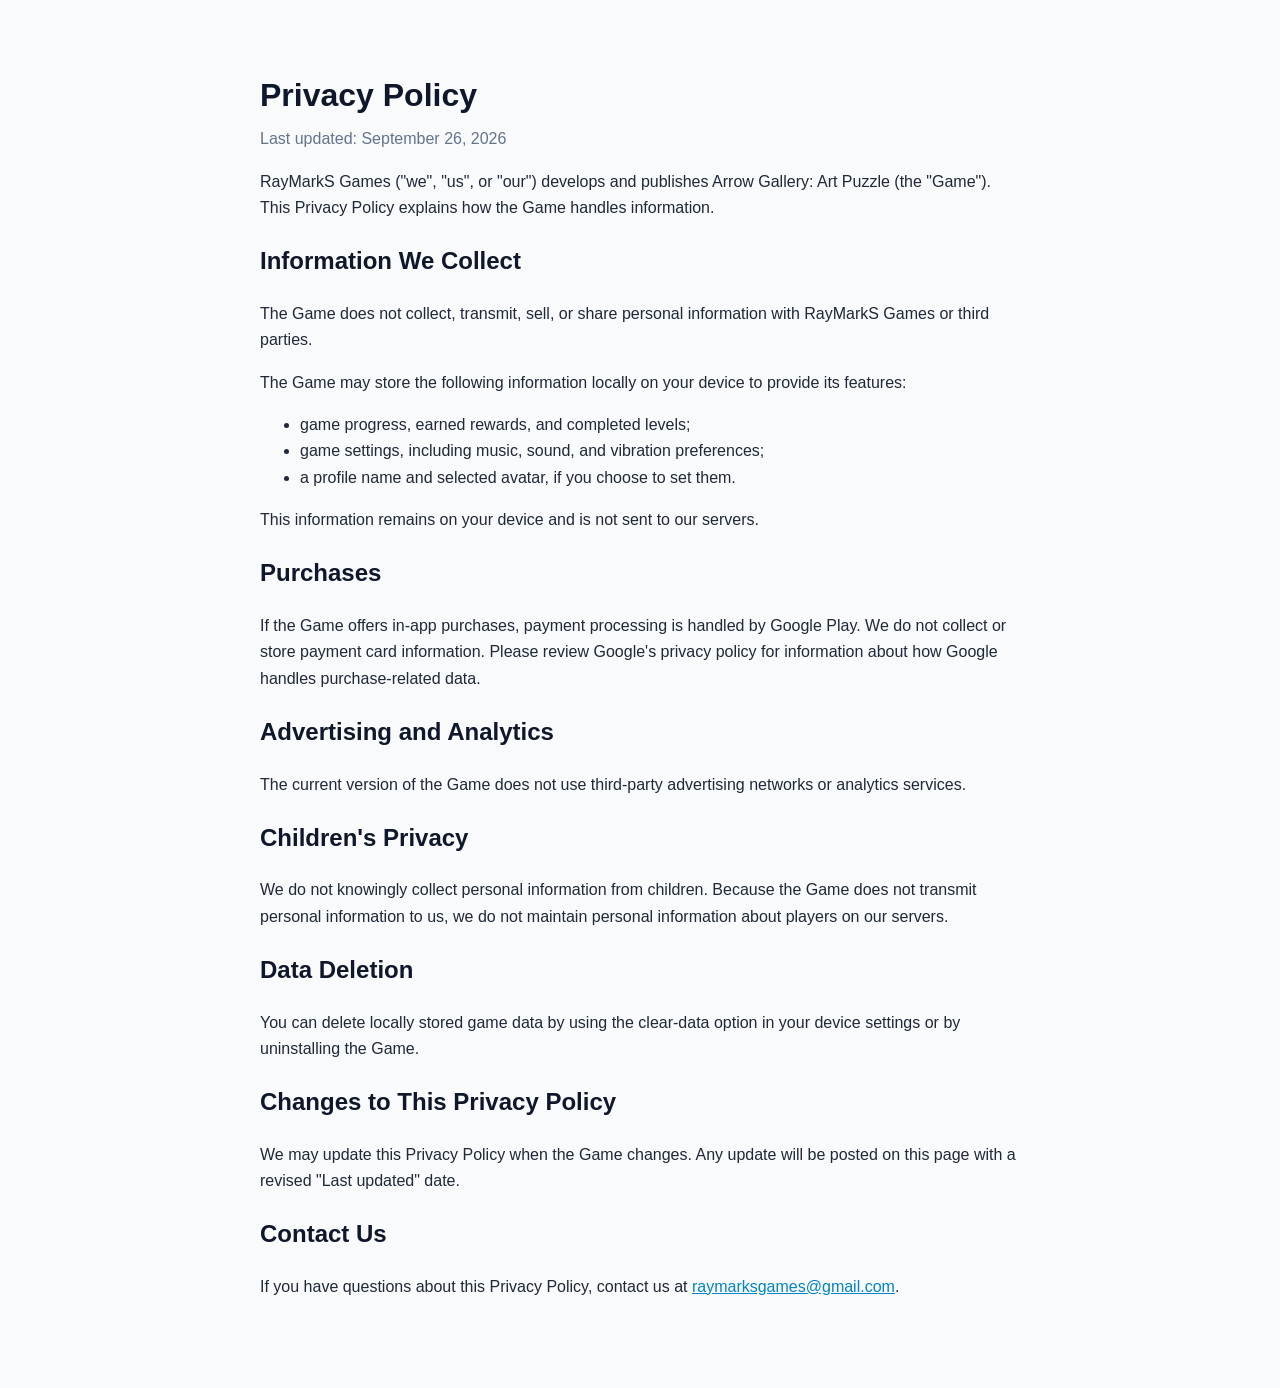
==== arrow-gallery/privacy/index.html @ cb341341 "Add privacy policy for Arrow Gallery: Art Puzzle This file contains the privacy policy for Arrow Gal" ====
<!doctype html>
<html lang="en">
<head>
  <meta charset="utf-8">
  <meta name="viewport" content="width=device-width, initial-scale=1">
  <title>Arrow Gallery: Art Puzzle - Privacy Policy</title>
  <style>
    body {
      margin: 0;
      font-family: Arial, sans-serif;
      line-height: 1.65;
      color: #1f2937;
      background: #f8fafc;
    }

    main {
      max-width: 760px;
      margin: 0 auto;
      padding: 48px 24px 72px;
    }

    h1, h2 {
      color: #0f172a;
    }

    h1 {
      margin-bottom: 4px;
    }

    .updated {
      color: #64748b;
      margin-top: 0;
    }

    a {
      color: #0284c7;
    }
  </style>
</head>
<body>
  <main>
    <h1>Privacy Policy</h1>
    <p class="updated">Last updated: September 26, 2026</p>

    <p>
      RayMarkS Games ("we", "us", or "our") develops and publishes
      Arrow Gallery: Art Puzzle (the "Game").
      This Privacy Policy explains how the Game handles information.
    </p>

    <h2>Information We Collect</h2>
    <p>
      The Game does not collect, transmit, sell, or share personal information
      with RayMarkS Games or third parties.
    </p>

    <p>
      The Game may store the following information locally on your device to
      provide its features:
    </p>

    <ul>
      <li>game progress, earned rewards, and completed levels;</li>
      <li>game settings, including music, sound, and vibration preferences;</li>
      <li>a profile name and selected avatar, if you choose to set them.</li>
    </ul>

    <p>
      This information remains on your device and is not sent to our servers.
    </p>

    <h2>Purchases</h2>
    <p>
      If the Game offers in-app purchases, payment processing is handled by
      Google Play. We do not collect or store payment card information.
      Please review Google's privacy policy for information about how Google
      handles purchase-related data.
    </p>

    <h2>Advertising and Analytics</h2>
    <p>
      The current version of the Game does not use third-party advertising
      networks or analytics services.
    </p>

    <h2>Children's Privacy</h2>
    <p>
      We do not knowingly collect personal information from children.
      Because the Game does not transmit personal information to us, we do not
      maintain personal information about players on our servers.
    </p>

    <h2>Data Deletion</h2>
    <p>
      You can delete locally stored game data by using the clear-data option
      in your device settings or by uninstalling the Game.
    </p>

    <h2>Changes to This Privacy Policy</h2>
    <p>
      We may update this Privacy Policy when the Game changes. Any update will
      be posted on this page with a revised "Last updated" date.
    </p>

    <h2>Contact Us</h2>
    <p>
      If you have questions about this Privacy Policy, contact us at
      <a href="mailto:raymarksgames@gmail.com">raymarksgames@gmail.com</a>.
    </p>
  </main>
</body>
</html>
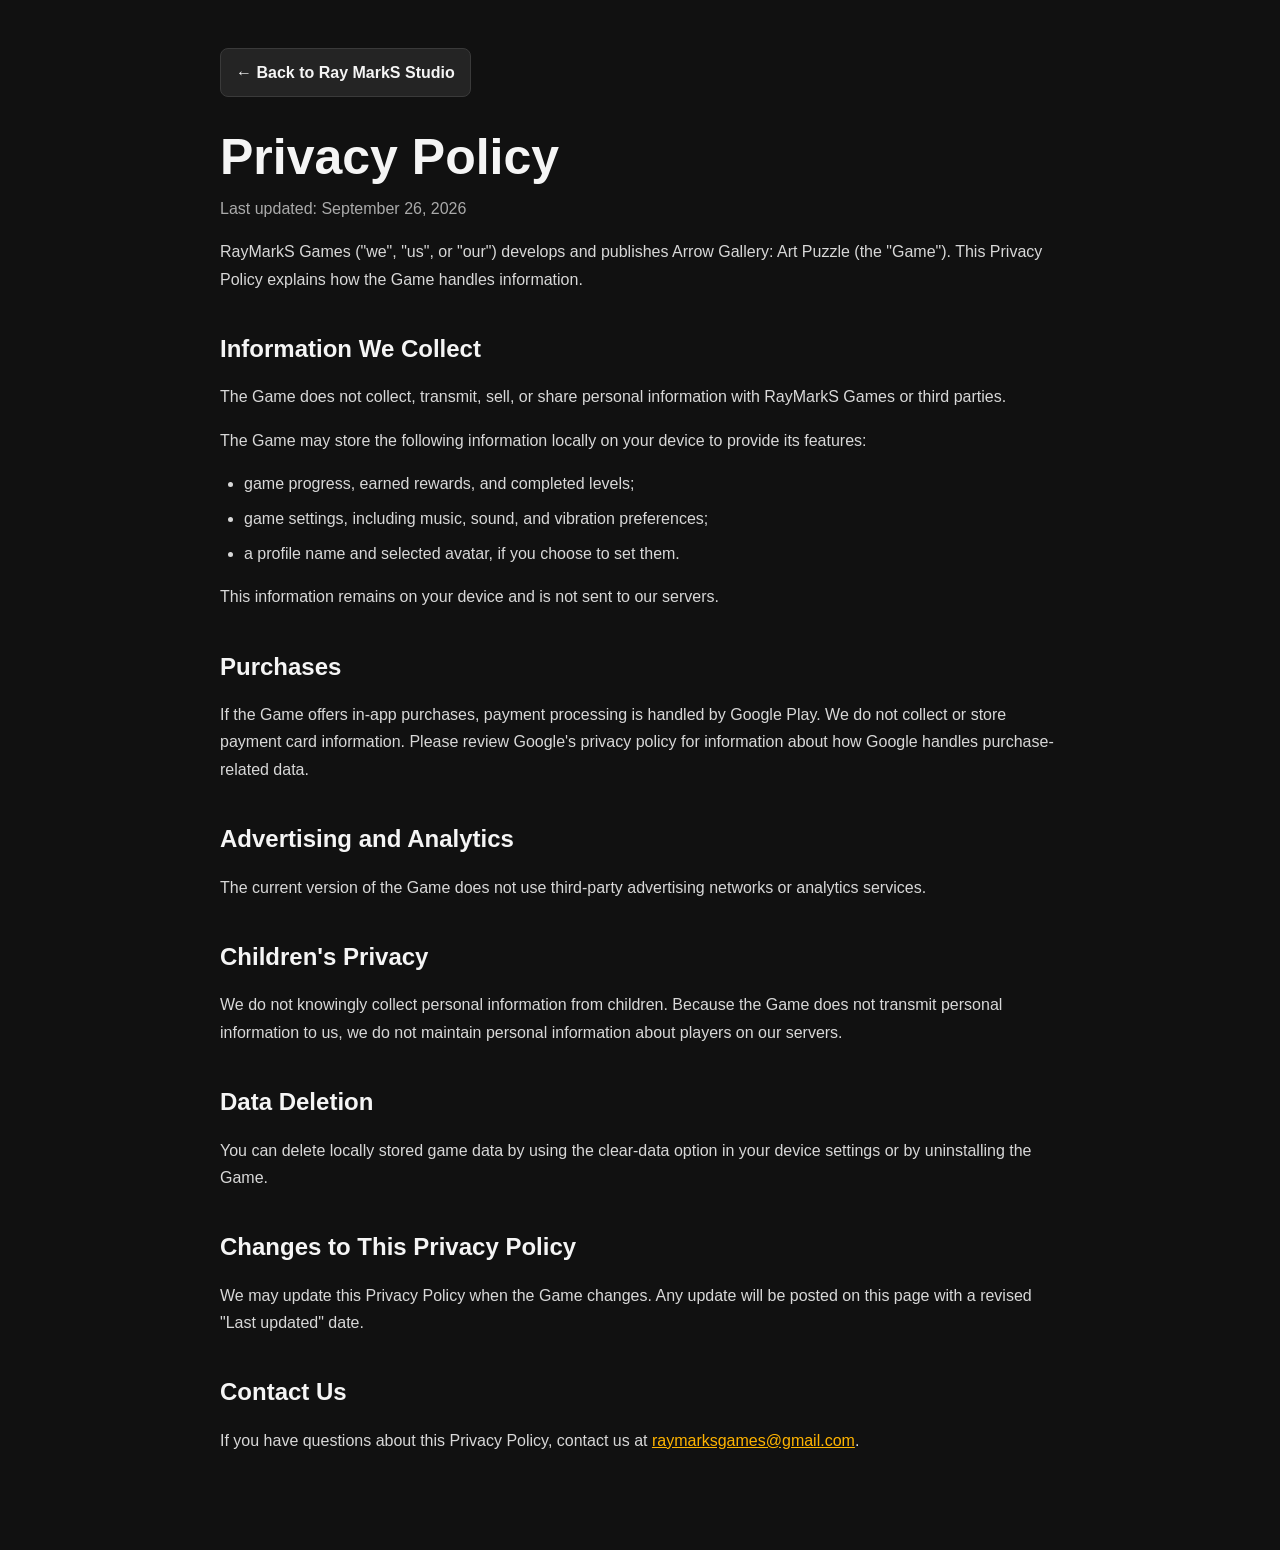
==== commit 9ed40c53: "improves" ====
--- a/arrow-gallery/privacy/index.html
+++ b/arrow-gallery/privacy/index.html
@@ -4,41 +4,11 @@
   <meta charset="utf-8">
   <meta name="viewport" content="width=device-width, initial-scale=1">
   <title>Arrow Gallery: Art Puzzle - Privacy Policy</title>
-  <style>
-    body {
-      margin: 0;
-      font-family: Arial, sans-serif;
-      line-height: 1.65;
-      color: #1f2937;
-      background: #f8fafc;
-    }
-
-    main {
-      max-width: 760px;
-      margin: 0 auto;
-      padding: 48px 24px 72px;
-    }
-
-    h1, h2 {
-      color: #0f172a;
-    }
-
-    h1 {
-      margin-bottom: 4px;
-    }
-
-    .updated {
-      color: #64748b;
-      margin-top: 0;
-    }
-
-    a {
-      color: #0284c7;
-    }
-  </style>
+  <link rel="stylesheet" href="../../privacy-policy.css">
 </head>
 <body>
   <main>
+    <a class="back-to-studio" href="../../site/dark.html#privacy">← Back to Ray MarkS Studio</a>
     <h1>Privacy Policy</h1>
     <p class="updated">Last updated: September 26, 2026</p>
 
--- a/privacy-policy.css
+++ b/privacy-policy.css
@@ -0,0 +1,17 @@
+:root { color-scheme: dark; }
+* { box-sizing: border-box; }
+body { margin: 0; background: #111; color: #d8d8d8; font-family: Arial, sans-serif; line-height: 1.7; }
+main { width: min(100% - 40px, 840px); margin: 0 auto; padding: 48px 0 80px; }
+.back-to-studio { display: inline-flex; align-items: center; gap: 8px; margin-bottom: 30px; padding: 10px 15px; border: 1px solid #3a3a3a; border-radius: 8px; background: #242424; color: #f5f5f5; font-weight: 700; text-decoration: none; }
+.back-to-studio:hover { border-color: #ffb400; color: #ffb400; }
+.eyebrow { margin: 0 0 8px; color: #ffb400; font-size: 12px; font-weight: 700; letter-spacing: .12em; text-transform: uppercase; }
+h1, h2 { color: #f5f5f5; line-height: 1.2; }
+h1 { margin: 0; font-size: clamp(32px, 6vw, 50px); }
+h2 { margin-top: 42px; font-size: 24px; }
+p, li { font-size: 16px; }
+.updated { margin-top: 8px; color: #aaa; }
+.policy-intro { margin-top: 32px; padding: 22px 24px; border-left: 3px solid #ffb400; border-radius: 4px; background: #202020; }
+a { color: #ffb400; }
+ul { padding-left: 24px; }
+li + li { margin-top: 8px; }
+@media (max-width: 600px) { main { width: min(100% - 32px, 840px); padding-top: 30px; } h2 { margin-top: 34px; } }
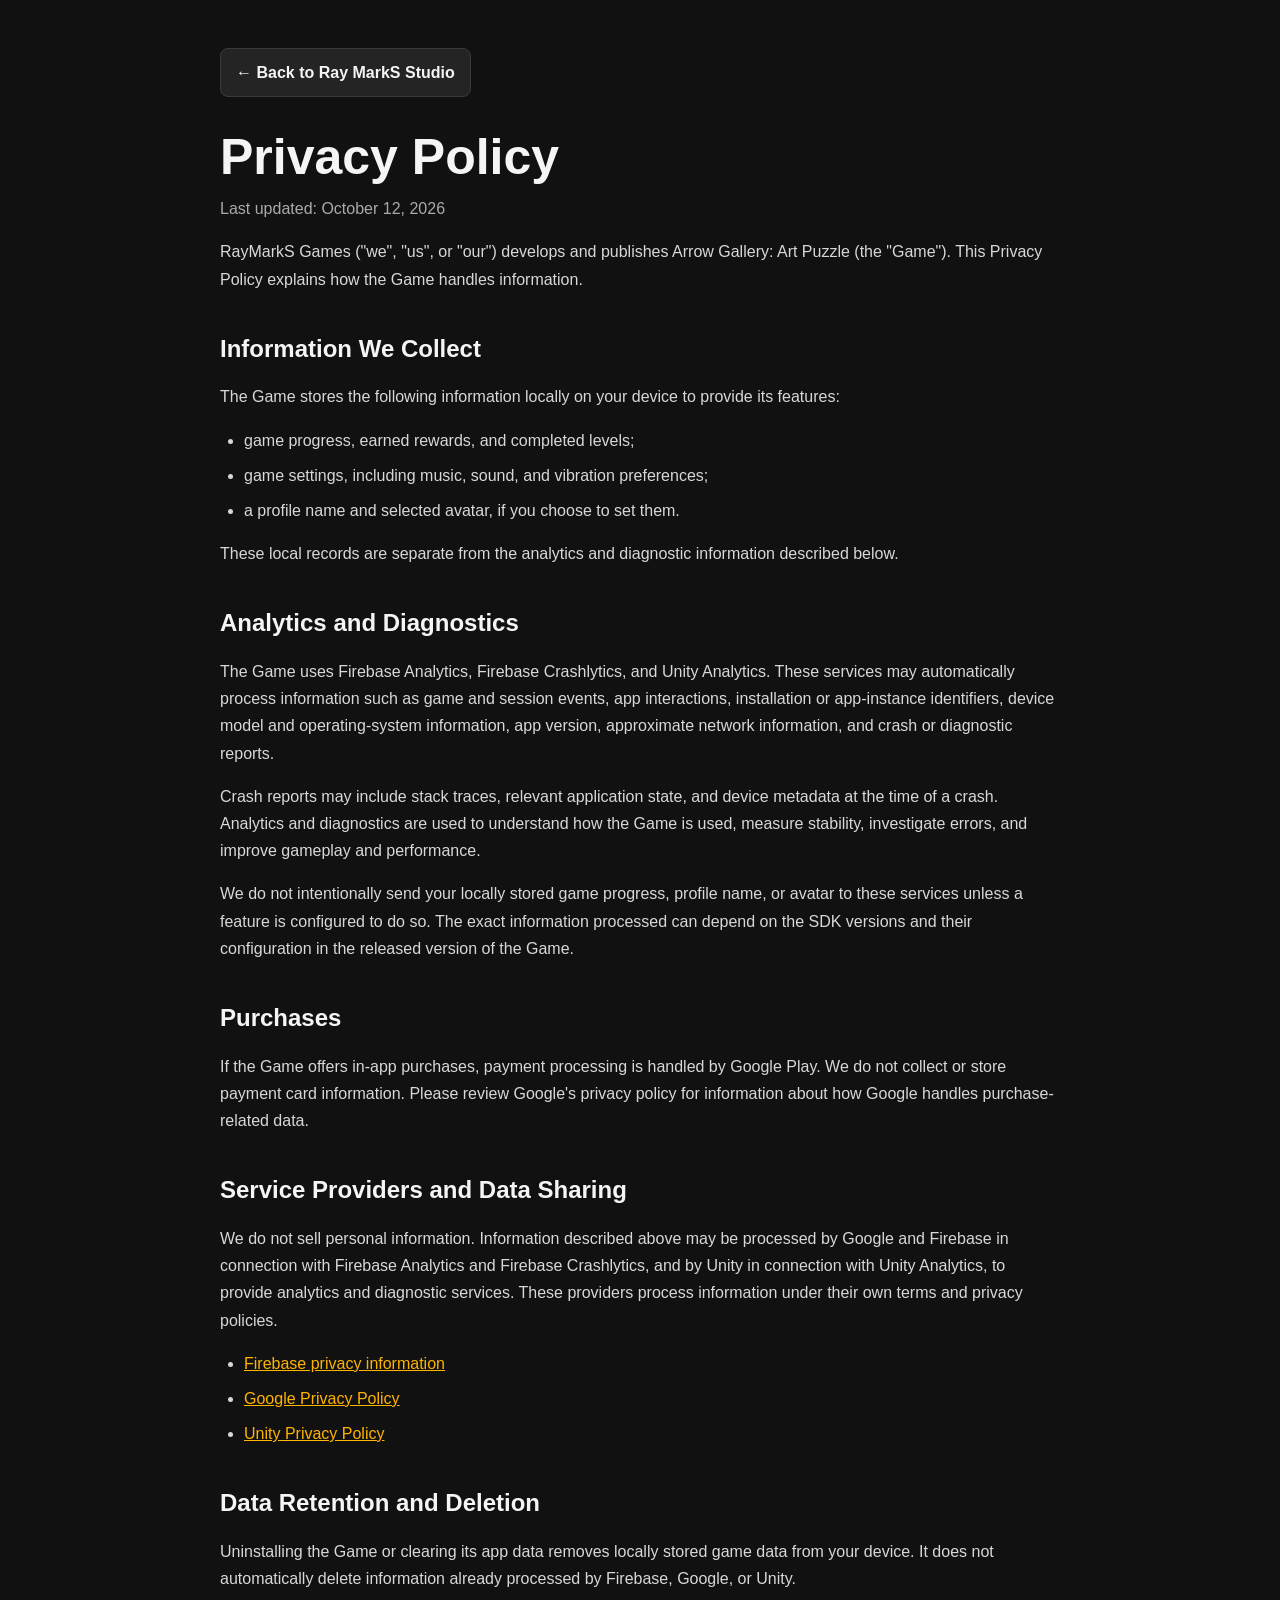
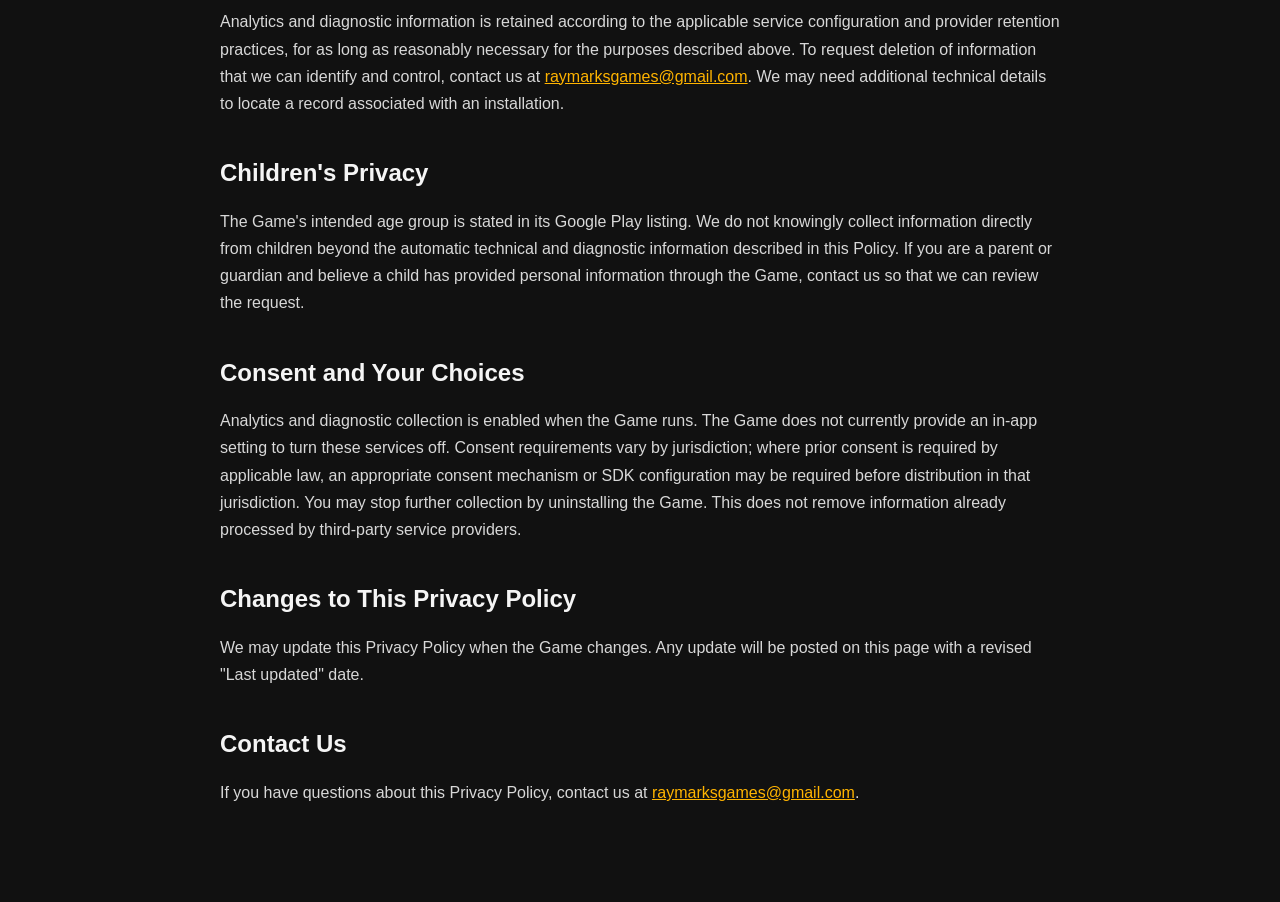
==== commit 81b54954: "Update Arrow Gallery privacy policy" ====
--- a/arrow-gallery/privacy/index.html
+++ b/arrow-gallery/privacy/index.html
@@ -10,7 +10,7 @@
   <main>
     <a class="back-to-studio" href="../../site/dark.html#privacy">← Back to Ray MarkS Studio</a>
     <h1>Privacy Policy</h1>
-    <p class="updated">Last updated: September 26, 2026</p>
+    <p class="updated">Last updated: October 12, 2026</p>
 
     <p>
       RayMarkS Games ("we", "us", or "our") develops and publishes
@@ -19,15 +19,7 @@
     </p>
 
     <h2>Information We Collect</h2>
-    <p>
-      The Game does not collect, transmit, sell, or share personal information
-      with RayMarkS Games or third parties.
-    </p>
-
-    <p>
-      The Game may store the following information locally on your device to
-      provide its features:
-    </p>
+    <p>The Game stores the following information locally on your device to provide its features:</p>
 
     <ul>
       <li>game progress, earned rewards, and completed levels;</li>
@@ -35,9 +27,12 @@
       <li>a profile name and selected avatar, if you choose to set them.</li>
     </ul>
 
-    <p>
-      This information remains on your device and is not sent to our servers.
-    </p>
+    <p>These local records are separate from the analytics and diagnostic information described below.</p>
+
+    <h2>Analytics and Diagnostics</h2>
+    <p>The Game uses Firebase Analytics, Firebase Crashlytics, and Unity Analytics. These services may automatically process information such as game and session events, app interactions, installation or app-instance identifiers, device model and operating-system information, app version, approximate network information, and crash or diagnostic reports.</p>
+    <p>Crash reports may include stack traces, relevant application state, and device metadata at the time of a crash. Analytics and diagnostics are used to understand how the Game is used, measure stability, investigate errors, and improve gameplay and performance.</p>
+    <p>We do not intentionally send your locally stored game progress, profile name, or avatar to these services unless a feature is configured to do so. The exact information processed can depend on the SDK versions and their configuration in the released version of the Game.</p>
 
     <h2>Purchases</h2>
     <p>
@@ -47,24 +42,23 @@
       handles purchase-related data.
     </p>
 
-    <h2>Advertising and Analytics</h2>
-    <p>
-      The current version of the Game does not use third-party advertising
-      networks or analytics services.
-    </p>
+    <h2>Service Providers and Data Sharing</h2>
+    <p>We do not sell personal information. Information described above may be processed by Google and Firebase in connection with Firebase Analytics and Firebase Crashlytics, and by Unity in connection with Unity Analytics, to provide analytics and diagnostic services. These providers process information under their own terms and privacy policies.</p>
+    <ul>
+      <li><a href="https://firebase.google.com/support/privacy" target="_blank" rel="noopener">Firebase privacy information</a></li>
+      <li><a href="https://policies.google.com/privacy" target="_blank" rel="noopener">Google Privacy Policy</a></li>
+      <li><a href="https://unity.com/legal/privacy-policy" target="_blank" rel="noopener">Unity Privacy Policy</a></li>
+    </ul>
+
+    <h2>Data Retention and Deletion</h2>
+    <p>Uninstalling the Game or clearing its app data removes locally stored game data from your device. It does not automatically delete information already processed by Firebase, Google, or Unity.</p>
+    <p>Analytics and diagnostic information is retained according to the applicable service configuration and provider retention practices, for as long as reasonably necessary for the purposes described above. To request deletion of information that we can identify and control, contact us at <a href="mailto:raymarksgames@gmail.com">raymarksgames@gmail.com</a>. We may need additional technical details to locate a record associated with an installation.</p>
 
     <h2>Children's Privacy</h2>
-    <p>
-      We do not knowingly collect personal information from children.
-      Because the Game does not transmit personal information to us, we do not
-      maintain personal information about players on our servers.
-    </p>
+    <p>The Game's intended age group is stated in its Google Play listing. We do not knowingly collect information directly from children beyond the automatic technical and diagnostic information described in this Policy. If you are a parent or guardian and believe a child has provided personal information through the Game, contact us so that we can review the request.</p>
 
-    <h2>Data Deletion</h2>
-    <p>
-      You can delete locally stored game data by using the clear-data option
-      in your device settings or by uninstalling the Game.
-    </p>
+    <h2>Consent and Your Choices</h2>
+    <p>Analytics and diagnostic collection is enabled when the Game runs. The Game does not currently provide an in-app setting to turn these services off. Consent requirements vary by jurisdiction; where prior consent is required by applicable law, an appropriate consent mechanism or SDK configuration may be required before distribution in that jurisdiction. You may stop further collection by uninstalling the Game. This does not remove information already processed by third-party service providers.</p>
 
     <h2>Changes to This Privacy Policy</h2>
     <p>
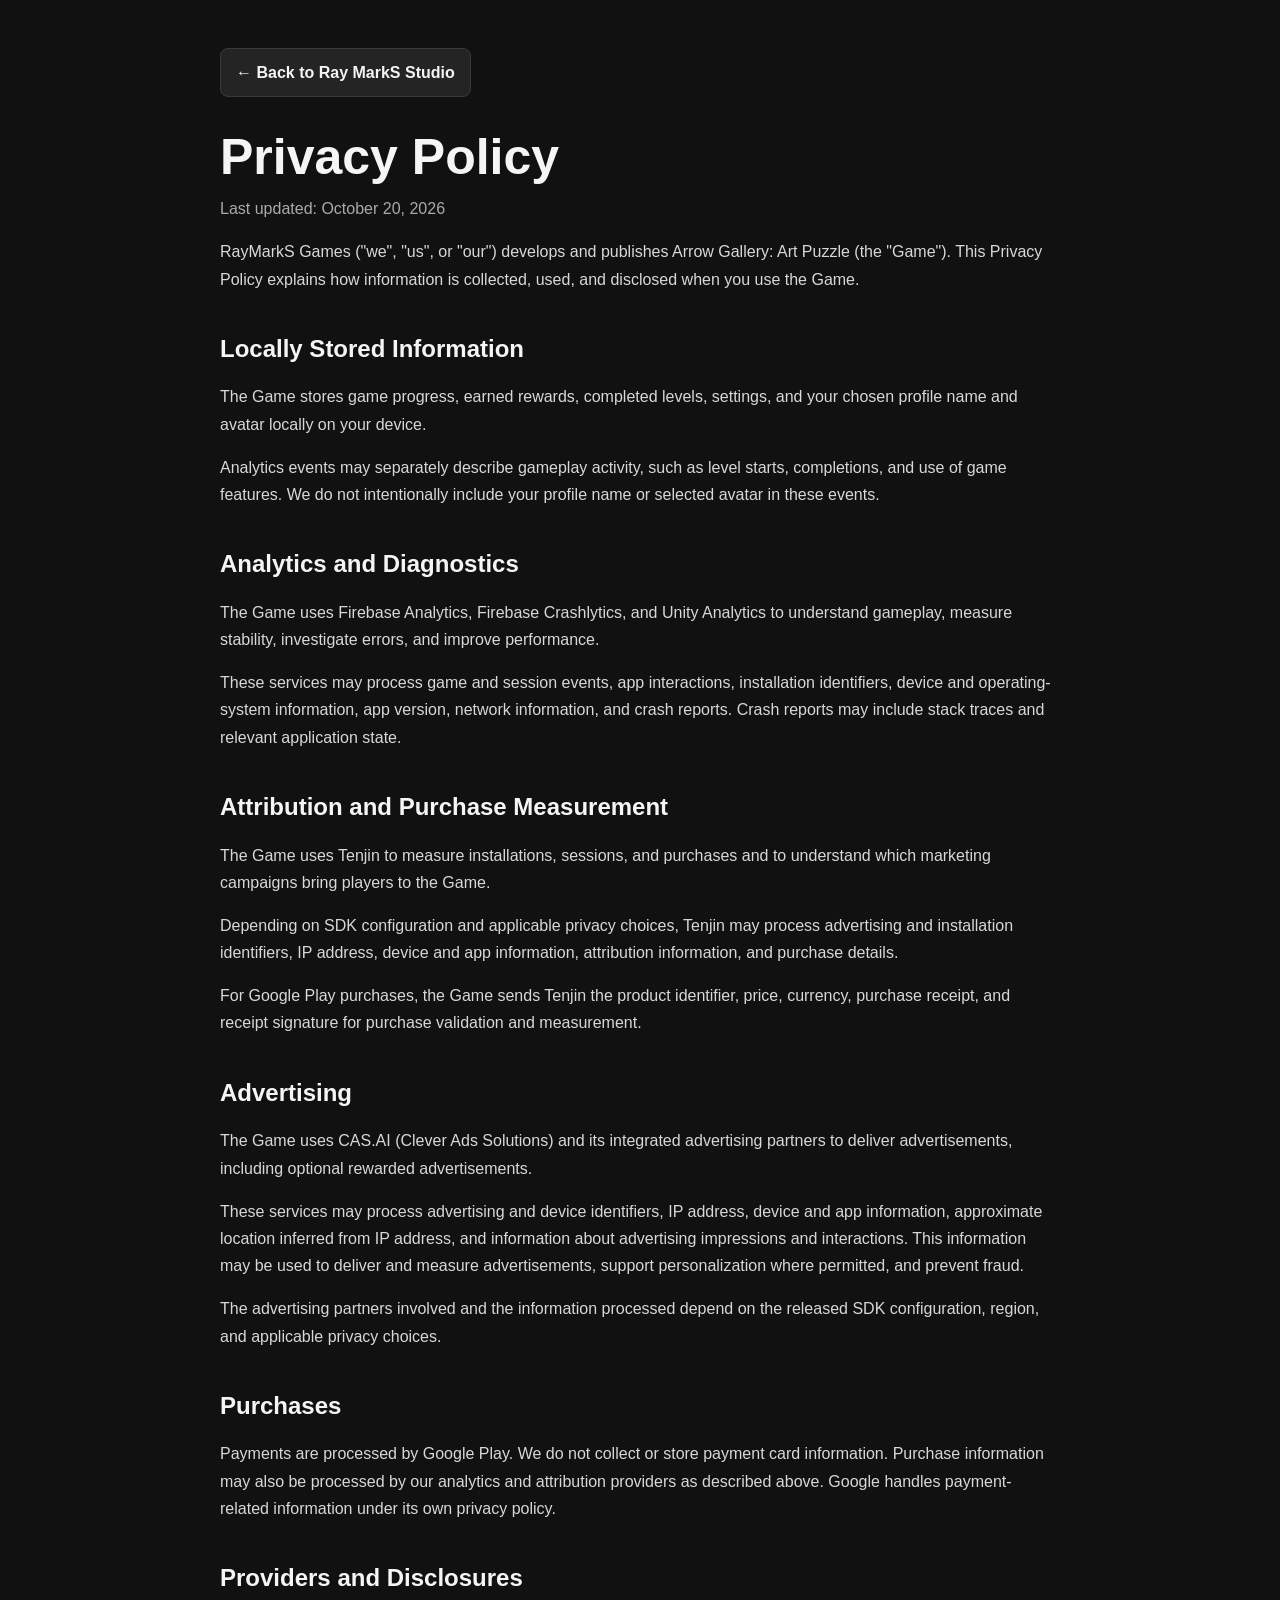
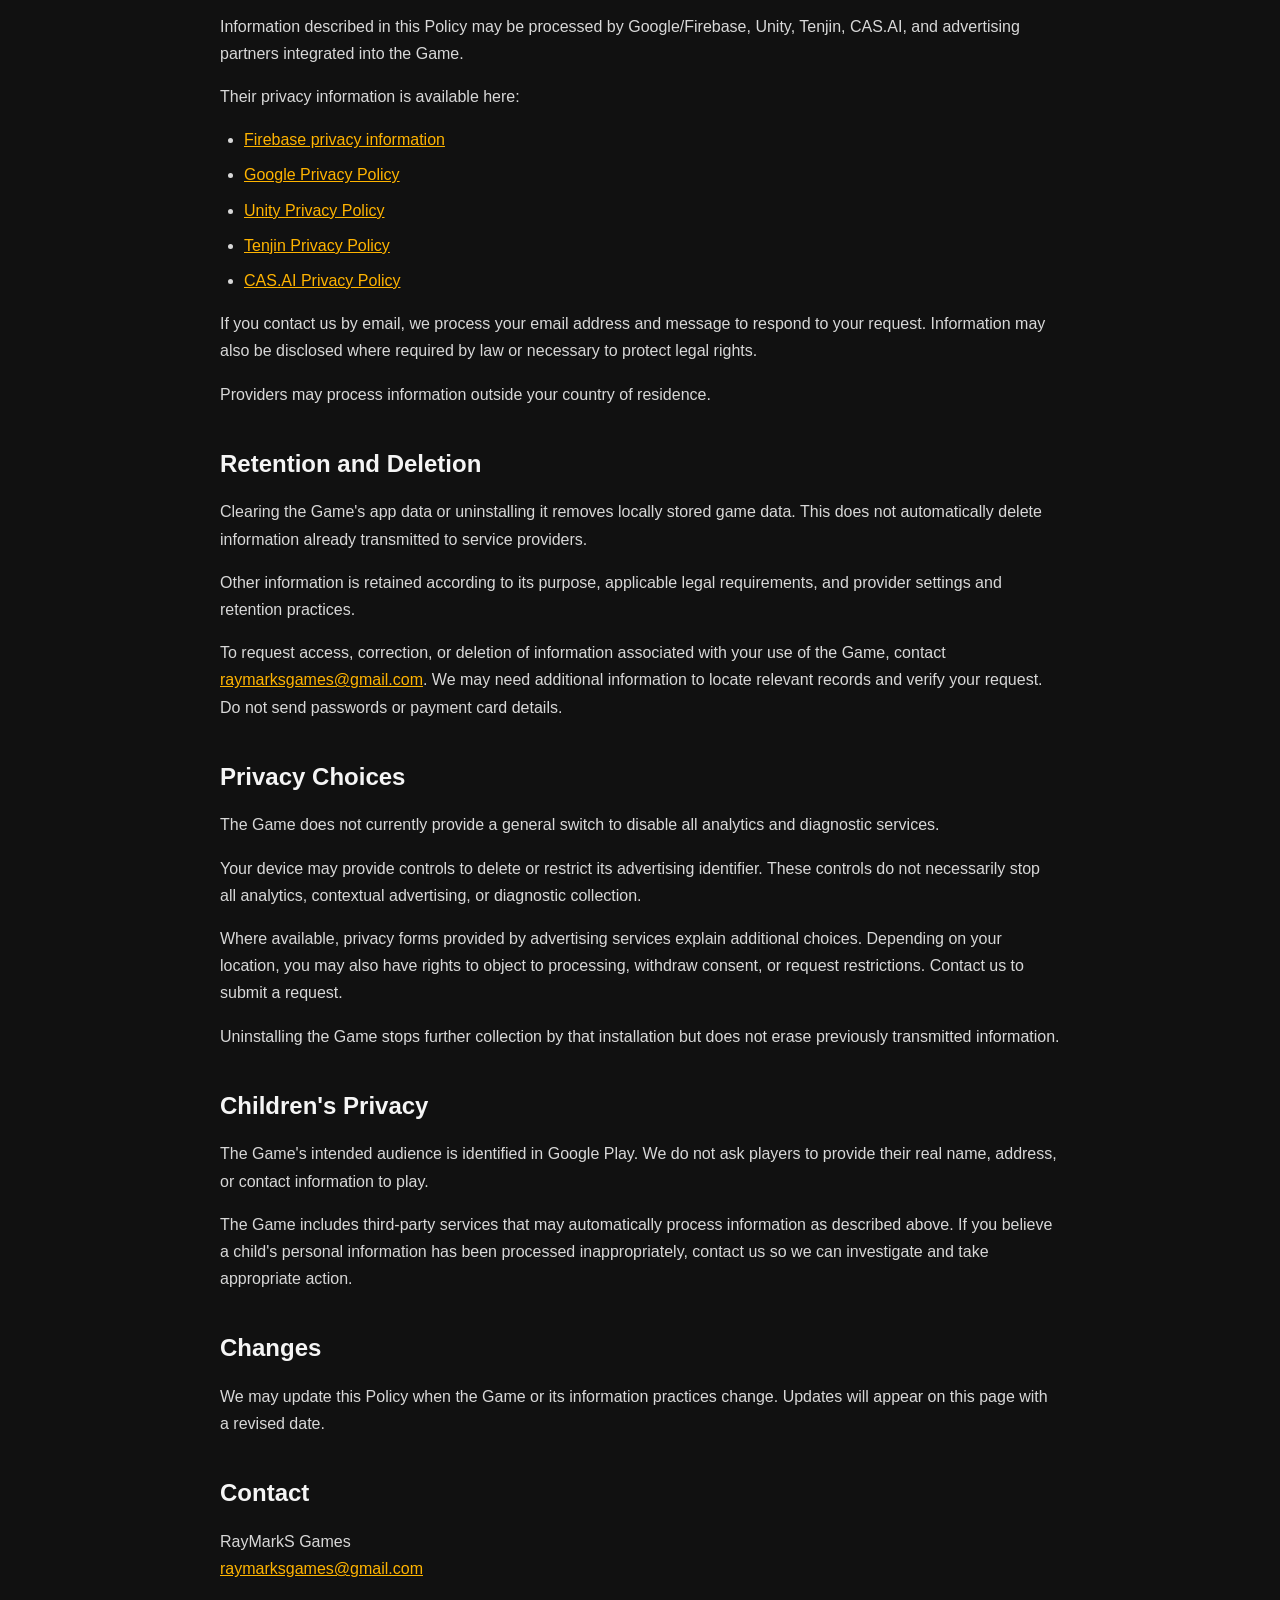
==== commit cf342525: "privacy policy" ====
--- a/arrow-gallery/privacy/index.html
+++ b/arrow-gallery/privacy/index.html
@@ -10,66 +10,75 @@
   <main>
     <a class="back-to-studio" href="../../site/dark.html#privacy">← Back to Ray MarkS Studio</a>
     <h1>Privacy Policy</h1>
-    <p class="updated">Last updated: October 12, 2026</p>
+    <p class="updated">Last updated: October 20, 2026</p>
 
     <p>
       RayMarkS Games ("we", "us", or "our") develops and publishes
       Arrow Gallery: Art Puzzle (the "Game").
-      This Privacy Policy explains how the Game handles information.
+      This Privacy Policy explains how information is collected, used, and disclosed when you use the Game.
     </p>
 
-    <h2>Information We Collect</h2>
-    <p>The Game stores the following information locally on your device to provide its features:</p>
-
-    <ul>
-      <li>game progress, earned rewards, and completed levels;</li>
-      <li>game settings, including music, sound, and vibration preferences;</li>
-      <li>a profile name and selected avatar, if you choose to set them.</li>
-    </ul>
-
-    <p>These local records are separate from the analytics and diagnostic information described below.</p>
+    <h2>Locally Stored Information</h2>
+    <p>The Game stores game progress, earned rewards, completed levels, settings, and your chosen profile name and avatar locally on your device.</p>
+    <p>Analytics events may separately describe gameplay activity, such as level starts, completions, and use of game features. We do not intentionally include your profile name or selected avatar in these events.</p>
 
     <h2>Analytics and Diagnostics</h2>
-    <p>The Game uses Firebase Analytics, Firebase Crashlytics, and Unity Analytics. These services may automatically process information such as game and session events, app interactions, installation or app-instance identifiers, device model and operating-system information, app version, approximate network information, and crash or diagnostic reports.</p>
-    <p>Crash reports may include stack traces, relevant application state, and device metadata at the time of a crash. Analytics and diagnostics are used to understand how the Game is used, measure stability, investigate errors, and improve gameplay and performance.</p>
-    <p>We do not intentionally send your locally stored game progress, profile name, or avatar to these services unless a feature is configured to do so. The exact information processed can depend on the SDK versions and their configuration in the released version of the Game.</p>
+    <p>The Game uses Firebase Analytics, Firebase Crashlytics, and Unity Analytics to understand gameplay, measure stability, investigate errors, and improve performance.</p>
+    <p>These services may process game and session events, app interactions, installation identifiers, device and operating-system information, app version, network information, and crash reports. Crash reports may include stack traces and relevant application state.</p>
+
+    <h2>Attribution and Purchase Measurement</h2>
+    <p>The Game uses Tenjin to measure installations, sessions, and purchases and to understand which marketing campaigns bring players to the Game.</p>
+    <p>Depending on SDK configuration and applicable privacy choices, Tenjin may process advertising and installation identifiers, IP address, device and app information, attribution information, and purchase details.</p>
+    <p>For Google Play purchases, the Game sends Tenjin the product identifier, price, currency, purchase receipt, and receipt signature for purchase validation and measurement.</p>
+
+    <h2>Advertising</h2>
+    <p>The Game uses CAS.AI (Clever Ads Solutions) and its integrated advertising partners to deliver advertisements, including optional rewarded advertisements.</p>
+    <p>These services may process advertising and device identifiers, IP address, device and app information, approximate location inferred from IP address, and information about advertising impressions and interactions. This information may be used to deliver and measure advertisements, support personalization where permitted, and prevent fraud.</p>
+    <p>The advertising partners involved and the information processed depend on the released SDK configuration, region, and applicable privacy choices.</p>
 
     <h2>Purchases</h2>
     <p>
-      If the Game offers in-app purchases, payment processing is handled by
-      Google Play. We do not collect or store payment card information.
-      Please review Google's privacy policy for information about how Google
-      handles purchase-related data.
+      Payments are processed by Google Play. We do not collect or store payment card information.
+      Purchase information may also be processed by our analytics and attribution providers as described above. Google handles payment-related information under its own privacy policy.
     </p>
 
-    <h2>Service Providers and Data Sharing</h2>
-    <p>We do not sell personal information. Information described above may be processed by Google and Firebase in connection with Firebase Analytics and Firebase Crashlytics, and by Unity in connection with Unity Analytics, to provide analytics and diagnostic services. These providers process information under their own terms and privacy policies.</p>
+    <h2>Providers and Disclosures</h2>
+    <p>Information described in this Policy may be processed by Google/Firebase, Unity, Tenjin, CAS.AI, and advertising partners integrated into the Game.</p>
+    <p>Their privacy information is available here:</p>
     <ul>
       <li><a href="https://firebase.google.com/support/privacy" target="_blank" rel="noopener">Firebase privacy information</a></li>
       <li><a href="https://policies.google.com/privacy" target="_blank" rel="noopener">Google Privacy Policy</a></li>
       <li><a href="https://unity.com/legal/privacy-policy" target="_blank" rel="noopener">Unity Privacy Policy</a></li>
+      <li><a href="https://tenjin.com/privacy/" target="_blank" rel="noopener">Tenjin Privacy Policy</a></li>
+      <li><a href="https://cas.ai/privacy-policy/" target="_blank" rel="noopener">CAS.AI Privacy Policy</a></li>
     </ul>
+    <p>If you contact us by email, we process your email address and message to respond to your request. Information may also be disclosed where required by law or necessary to protect legal rights.</p>
+    <p>Providers may process information outside your country of residence.</p>
 
-    <h2>Data Retention and Deletion</h2>
-    <p>Uninstalling the Game or clearing its app data removes locally stored game data from your device. It does not automatically delete information already processed by Firebase, Google, or Unity.</p>
-    <p>Analytics and diagnostic information is retained according to the applicable service configuration and provider retention practices, for as long as reasonably necessary for the purposes described above. To request deletion of information that we can identify and control, contact us at <a href="mailto:raymarksgames@gmail.com">raymarksgames@gmail.com</a>. We may need additional technical details to locate a record associated with an installation.</p>
+    <h2>Retention and Deletion</h2>
+    <p>Clearing the Game's app data or uninstalling it removes locally stored game data. This does not automatically delete information already transmitted to service providers.</p>
+    <p>Other information is retained according to its purpose, applicable legal requirements, and provider settings and retention practices.</p>
+    <p>To request access, correction, or deletion of information associated with your use of the Game, contact <a href="mailto:raymarksgames@gmail.com">raymarksgames@gmail.com</a>. We may need additional information to locate relevant records and verify your request. Do not send passwords or payment card details.</p>
+
+    <h2>Privacy Choices</h2>
+    <p>The Game does not currently provide a general switch to disable all analytics and diagnostic services.</p>
+    <p>Your device may provide controls to delete or restrict its advertising identifier. These controls do not necessarily stop all analytics, contextual advertising, or diagnostic collection.</p>
+    <p>Where available, privacy forms provided by advertising services explain additional choices. Depending on your location, you may also have rights to object to processing, withdraw consent, or request restrictions. Contact us to submit a request.</p>
+    <p>Uninstalling the Game stops further collection by that installation but does not erase previously transmitted information.</p>
 
     <h2>Children's Privacy</h2>
-    <p>The Game's intended age group is stated in its Google Play listing. We do not knowingly collect information directly from children beyond the automatic technical and diagnostic information described in this Policy. If you are a parent or guardian and believe a child has provided personal information through the Game, contact us so that we can review the request.</p>
+    <p>The Game's intended audience is identified in Google Play. We do not ask players to provide their real name, address, or contact information to play.</p>
+    <p>The Game includes third-party services that may automatically process information as described above. If you believe a child's personal information has been processed inappropriately, contact us so we can investigate and take appropriate action.</p>
 
-    <h2>Consent and Your Choices</h2>
-    <p>Analytics and diagnostic collection is enabled when the Game runs. The Game does not currently provide an in-app setting to turn these services off. Consent requirements vary by jurisdiction; where prior consent is required by applicable law, an appropriate consent mechanism or SDK configuration may be required before distribution in that jurisdiction. You may stop further collection by uninstalling the Game. This does not remove information already processed by third-party service providers.</p>
-
-    <h2>Changes to This Privacy Policy</h2>
+    <h2>Changes</h2>
     <p>
-      We may update this Privacy Policy when the Game changes. Any update will
-      be posted on this page with a revised "Last updated" date.
+      We may update this Policy when the Game or its information practices change. Updates will appear on this page with a revised date.
     </p>
 
-    <h2>Contact Us</h2>
+    <h2>Contact</h2>
     <p>
-      If you have questions about this Privacy Policy, contact us at
-      <a href="mailto:raymarksgames@gmail.com">raymarksgames@gmail.com</a>.
+      RayMarkS Games<br>
+      <a href="mailto:raymarksgames@gmail.com">raymarksgames@gmail.com</a>
     </p>
   </main>
 </body>
